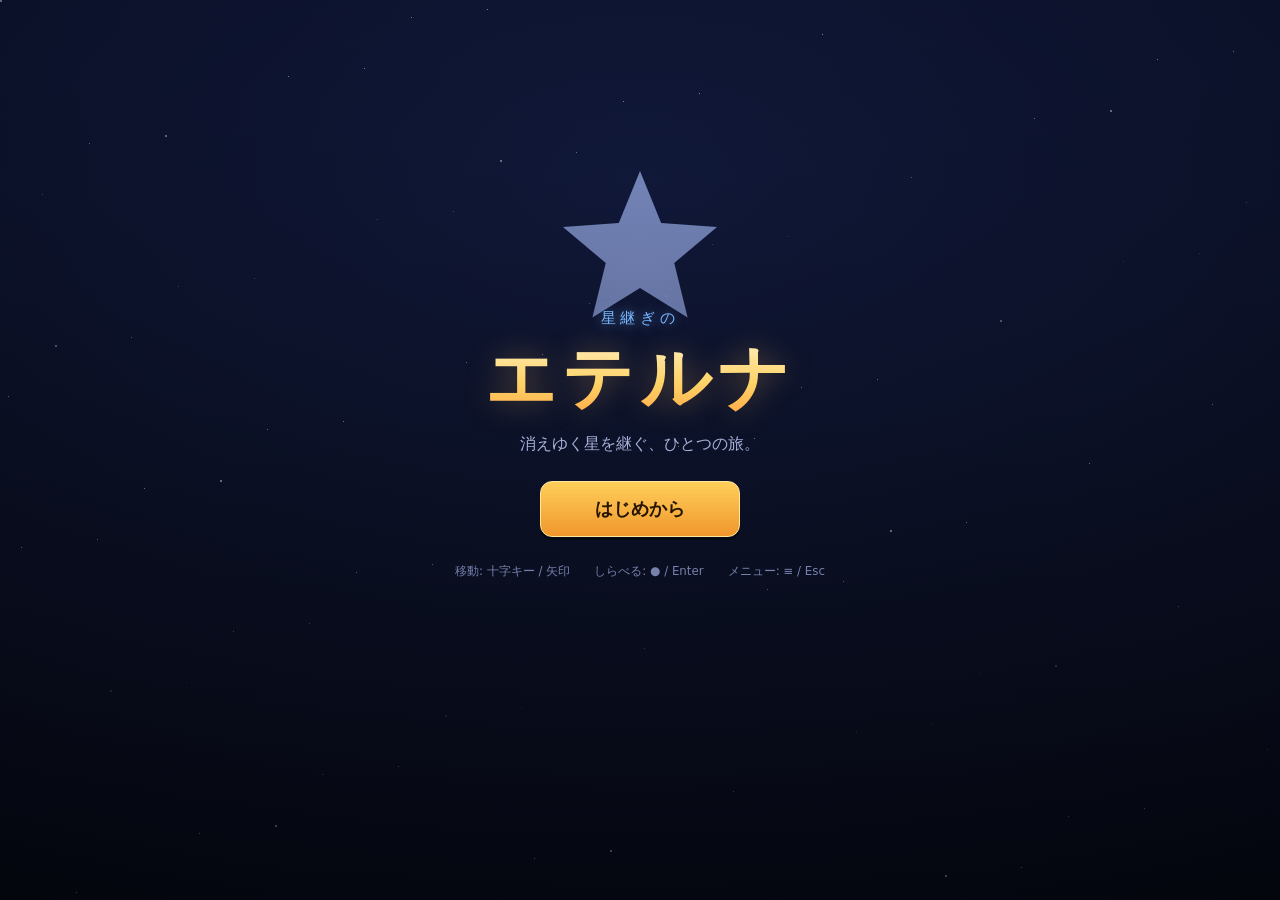
==== rpg/index.html @ 5ab634a5 "Add Eterna: mobile turn-based RPG (playable v1) 星継ぎのエテルナ — スマホ向け王道ターン制RPGの基盤一式を rpg/ に新規追加。 - 探索: グリ" ====
<!DOCTYPE html>
<html lang="ja">
<head>
<meta charset="UTF-8">
<meta name="viewport" content="width=device-width, initial-scale=1.0, maximum-scale=1.0, minimum-scale=1.0, user-scalable=no, viewport-fit=cover">
<meta name="mobile-web-app-capable" content="yes">
<meta name="apple-mobile-web-app-capable" content="yes">
<meta name="apple-mobile-web-app-status-bar-style" content="black-translucent">
<meta name="theme-color" content="#0a0f28">
<title>星継ぎのエテルナ</title>
<link rel="stylesheet" href="css/style.css">
<link rel="manifest" href="manifest.webmanifest">
<link rel="apple-touch-icon" href="icon-192.svg">
<link rel="icon" type="image/svg+xml" href="icon-192.svg">
</head>
<body>
<div id="app">
  <canvas id="game"></canvas>
  <div id="ui-root"></div>
</div>

<script src="js/data.js"></script>
<script src="js/gfx.js"></script>
<script src="js/audio.js"></script>
<script src="js/story.js"></script>
<script src="js/ui.js"></script>
<script src="js/battle.js"></script>
<script src="js/world.js"></script>
<script src="js/engine.js"></script>
<script src="js/sw-register.js"></script>
</body>
</html>
---- rpg/css/style.css ----
/* =====================================================================
 * style.css  :  星継ぎのエテルナ  UIスタイル
 * ===================================================================== */
:root {
  --panel: rgba(16, 20, 42, 0.94);
  --panel-edge: #4a5aa0;
  --accent: #ffd66a;
  --accent2: #7ab8ff;
  --text: #eef2ff;
  --sub: #a7b0d8;
  --safe-b: env(safe-area-inset-bottom, 0px);
}

* { box-sizing: border-box; -webkit-tap-highlight-color: transparent; }
html, body {
  margin: 0; padding: 0; height: 100%; overflow: hidden;
  background: #05070f; color: var(--text);
  font-family: "Hiragino Kaku Gothic ProN", "Yu Gothic", "Noto Sans JP", system-ui, sans-serif;
  user-select: none; -webkit-user-select: none; touch-action: none;
}
#app { position: fixed; inset: 0; overflow: hidden; }
#game {
  position: absolute; inset: 0; width: 100%; height: 100%; display: block;
  image-rendering: pixelated; image-rendering: crisp-edges;
  background: #05070f;
}
#ui-root { position: absolute; inset: 0; pointer-events: none; }
#ui-root > * { pointer-events: auto; }
.hidden { display: none !important; }

/* ---------- ボタン共通 ---------- */
.btn {
  font: inherit; font-weight: 700; color: var(--text);
  background: linear-gradient(180deg, #2b356a, #1a2048);
  border: 1px solid var(--panel-edge); border-radius: 12px;
  padding: 12px 20px; margin: 6px; cursor: pointer;
  box-shadow: 0 3px 0 rgba(0,0,0,0.4); transition: transform .06s, filter .1s;
}
.btn:active { transform: translateY(2px); box-shadow: 0 1px 0 rgba(0,0,0,0.4); }
.btn.primary { background: linear-gradient(180deg, #ffcf5a, #f0972c); color: #241400; border-color: #ffe6a0; }
.btn.big { font-size: 1.1rem; padding: 15px 34px; min-width: 200px; }

/* ---------- タイトル/オーバーレイ ---------- */
.overlay-screen {
  position: absolute; inset: 0; display: flex; align-items: center; justify-content: center;
  background: radial-gradient(120% 90% at 50% 20%, rgba(30,44,96,0.35), rgba(3,5,12,0.75));
  z-index: 40;
}
.title-panel { text-align: center; padding: 24px; max-width: 92vw; }
.title-sub { color: var(--accent2); letter-spacing: .3em; font-size: .95rem; margin-bottom: -4px; text-shadow: 0 0 12px rgba(120,180,255,.6); }
.title-main {
  font-size: clamp(2.6rem, 13vw, 4.4rem); margin: 6px 0 4px;
  background: linear-gradient(180deg, #fff7d6, #ffd66a 55%, #ff9a3a);
  -webkit-background-clip: text; background-clip: text; color: transparent;
  text-shadow: 0 0 30px rgba(255,190,90,.35); letter-spacing: .08em;
}
.title-main.gameover { background: linear-gradient(180deg,#ffb0b0,#d94f4f); -webkit-background-clip: text; background-clip:text; color: transparent; }
.title-lead { color: var(--sub); margin: 8px 0 20px; font-size: 1rem; }
.title-hint { color: #7681ad; font-size: .74rem; margin-top: 18px; line-height: 1.7; }

/* ---------- 会話窓 ---------- */
.dialogue {
  position: absolute; left: 12px; right: 12px; bottom: calc(12px + var(--safe-b));
  min-height: 92px; display: flex; gap: 12px; align-items: stretch;
  background: var(--panel); border: 2px solid var(--panel-edge);
  border-radius: 14px; padding: 12px 14px; z-index: 30;
  box-shadow: 0 6px 24px rgba(0,0,0,.5), inset 0 0 0 2px rgba(120,150,255,.08);
  animation: pop .12s ease;
}
@keyframes pop { from { transform: translateY(8px); opacity: .4; } to { transform: none; opacity: 1; } }
.dialogue-face { width: 64px; height: 64px; flex: 0 0 64px; align-self: center;
  border-radius: 10px; background: #0d1230; border: 1px solid var(--panel-edge); overflow: hidden; }
.dialogue-face canvas { width: 100%; height: 100%; image-rendering: pixelated; }
.dialogue-body { flex: 1 1 auto; min-width: 0; }
.dialogue-name { color: var(--accent); font-weight: 800; margin-bottom: 4px; font-size: .95rem; }
.dialogue-text { white-space: pre-wrap; line-height: 1.55; font-size: 1rem; word-break: break-word; }
.dialogue-tap { position: absolute; right: 14px; bottom: 8px; color: var(--accent); animation: blink 1s infinite; font-size: .9rem; }
@keyframes blink { 50% { opacity: .2; } }

/* ---------- メニュー ---------- */
.menu {
  position: absolute; left: 50%; bottom: calc(120px + var(--safe-b)); transform: translateX(-50%);
  width: min(360px, 92vw); background: var(--panel); border: 2px solid var(--panel-edge);
  border-radius: 14px; padding: 10px; z-index: 35;
  box-shadow: 0 8px 30px rgba(0,0,0,.55); animation: pop .12s ease;
}
.menu-title { color: var(--accent); font-weight: 800; padding: 4px 6px 8px; font-size: .95rem; }
.menu-list { display: flex; flex-direction: column; gap: 6px; max-height: 44vh; overflow-y: auto; }
.menu-item {
  display: flex; justify-content: space-between; align-items: center; gap: 10px;
  font: inherit; color: var(--text); text-align: left;
  background: linear-gradient(180deg, #232c5c, #171d40);
  border: 1px solid #3a468a; border-radius: 10px; padding: 12px 14px; cursor: pointer;
}
.menu-item.sel, .menu-item:hover { border-color: var(--accent); filter: brightness(1.12); }
.menu-item:active { transform: translateY(1px); }
.menu-item.disabled { opacity: .4; }
.menu-item.cancel { justify-content: center; background: #1a1f3e; }
.menu-item-label { font-weight: 700; }
.menu-item-sub { color: var(--accent2); font-size: .85rem; flex: 0 0 auto; }
.menu-desc { color: var(--sub); font-size: .8rem; padding: 8px 6px 2px; min-height: 1.2em; }

/* ---------- 戦闘ステータス ---------- */
.status-bar {
  position: absolute; left: 8px; right: 8px; bottom: calc(8px + var(--safe-b));
  display: flex; gap: 6px; z-index: 20; justify-content: center;
}
.st-card {
  flex: 1 1 0; min-width: 0; max-width: 150px;
  background: var(--panel); border: 1px solid var(--panel-edge); border-radius: 10px; padding: 6px 8px;
}
.st-card.active { border-color: var(--accent); box-shadow: 0 0 12px rgba(255,214,106,.5); }
.st-card.dead { opacity: .5; filter: grayscale(.6); }
.st-name { font-weight: 800; font-size: .82rem; margin-bottom: 3px; }
.st-row { display: flex; align-items: center; gap: 4px; font-size: .68rem; margin-top: 2px; }
.st-lab { color: var(--sub); width: 18px; flex: 0 0 auto; }
.st-bar { flex: 1 1 auto; height: 7px; background: #0a0e22; border-radius: 4px; overflow: hidden; }
.st-fill { height: 100%; border-radius: 4px; transition: width .3s; }
.st-fill.hp { background: linear-gradient(90deg,#4ad07a,#8affc0); }
.st-fill.hp.low { background: linear-gradient(90deg,#d94f4f,#ff8a6a); }
.st-fill.mp { background: linear-gradient(90deg,#4a7fd0,#8ac0ff); }
.st-num { color: var(--sub); font-size: .64rem; flex: 0 0 auto; min-width: 46px; text-align: right; }

/* ---------- ショップ ---------- */
.shop {
  position: absolute; left: 50%; top: 50%; transform: translate(-50%,-50%);
  width: min(400px, 94vw); max-height: 82vh; overflow-y: auto;
  background: var(--panel); border: 2px solid var(--panel-edge); border-radius: 14px;
  padding: 14px; z-index: 38; box-shadow: 0 10px 40px rgba(0,0,0,.6);
}
.shop-title { color: var(--accent); font-weight: 800; margin-bottom: 10px; }
.shop-list { display: flex; flex-direction: column; gap: 6px; }
.shop-item {
  display: grid; grid-template-columns: 1fr auto; grid-template-rows: auto auto; gap: 2px 10px;
  font: inherit; color: var(--text); text-align: left; background: linear-gradient(180deg,#232c5c,#171d40);
  border: 1px solid #3a468a; border-radius: 10px; padding: 10px 12px; cursor: pointer;
}
.shop-item.disabled { opacity: .45; }
.shop-name { font-weight: 700; }
.shop-price { color: var(--accent); font-weight: 800; grid-row: 1 / span 2; align-self: center; }
.shop-desc { color: var(--sub); font-size: .76rem; }
.shop-close { display: block; margin: 12px auto 0; }
.shop-close, .shop-item { font: inherit; }
.shop-close { font-weight: 700; color: var(--text); background: #1a1f3e; border: 1px solid var(--panel-edge); border-radius: 10px; padding: 10px 24px; cursor: pointer; }

/* ---------- トースト ---------- */
.toast {
  position: absolute; left: 50%; top: 16%; transform: translateX(-50%) translateY(-6px);
  background: rgba(10,14,34,.95); border: 1px solid var(--accent); color: var(--text);
  padding: 10px 18px; border-radius: 999px; z-index: 45; font-weight: 700; font-size: .9rem;
  opacity: 0; transition: opacity .25s, transform .25s; box-shadow: 0 4px 18px rgba(0,0,0,.5);
}
.toast.show { opacity: 1; transform: translateX(-50%) translateY(0); }

/* ---------- 確認 ---------- */
.confirm {
  position: absolute; left: 50%; top: 50%; transform: translate(-50%,-50%);
  width: min(320px,90vw); background: var(--panel); border: 2px solid var(--panel-edge);
  border-radius: 14px; padding: 18px; z-index: 46; text-align: center;
}
.confirm-text { margin-bottom: 14px; line-height: 1.5; }
.confirm-row { display: flex; justify-content: center; }

/* ---------- 仮想パッド ---------- */
.controls {
  position: absolute; left: 0; right: 0; bottom: calc(10px + var(--safe-b));
  display: flex; justify-content: space-between; align-items: flex-end;
  padding: 0 18px; z-index: 15; pointer-events: none;
}
.controls > * { pointer-events: auto; }
.dpad { position: relative; width: 150px; height: 150px; touch-action: none; }
.dpad-btn {
  position: absolute; width: 50px; height: 50px; font-size: 1.1rem; color: #dfe6ff;
  background: rgba(30,38,78,0.7); border: 1px solid #4a5aa0; border-radius: 12px;
  display: flex; align-items: center; justify-content: center; cursor: pointer;
  backdrop-filter: blur(2px);
}
.dpad-btn:active { background: rgba(90,110,200,0.85); }
.dpad-up { top: 0; left: 50px; } .dpad-down { bottom: 0; left: 50px; }
.dpad-left { left: 0; top: 50px; } .dpad-right { right: 0; top: 50px; }
.action-cluster { display: flex; flex-direction: column; gap: 12px; align-items: center; }
.act-btn {
  width: 68px; height: 68px; border-radius: 50%; font-size: 1.5rem; color: #fff;
  border: 2px solid #5a6ab0; cursor: pointer; backdrop-filter: blur(2px);
  display: flex; align-items: center; justify-content: center;
}
.a-btn { background: radial-gradient(circle at 35% 30%, #ffd66a, #e0892a); color: #3a2400; border-color: #ffe6a0; }
.a-btn:active { filter: brightness(1.15); transform: translateY(2px); }
.menu-btn { width: 54px; height: 54px; font-size: 1.4rem; background: rgba(30,38,78,0.7); }
.menu-btn:active { background: rgba(90,110,200,0.85); }

/* 横長画面ではパッドを内側へ寄せる */
@media (min-aspect-ratio: 1/1) {
  .dpad { width: 132px; height: 132px; }
  .dpad-btn { width: 44px; height: 44px; }
  .dpad-up,.dpad-down { left: 44px; } .dpad-left,.dpad-right { top: 44px; }
}
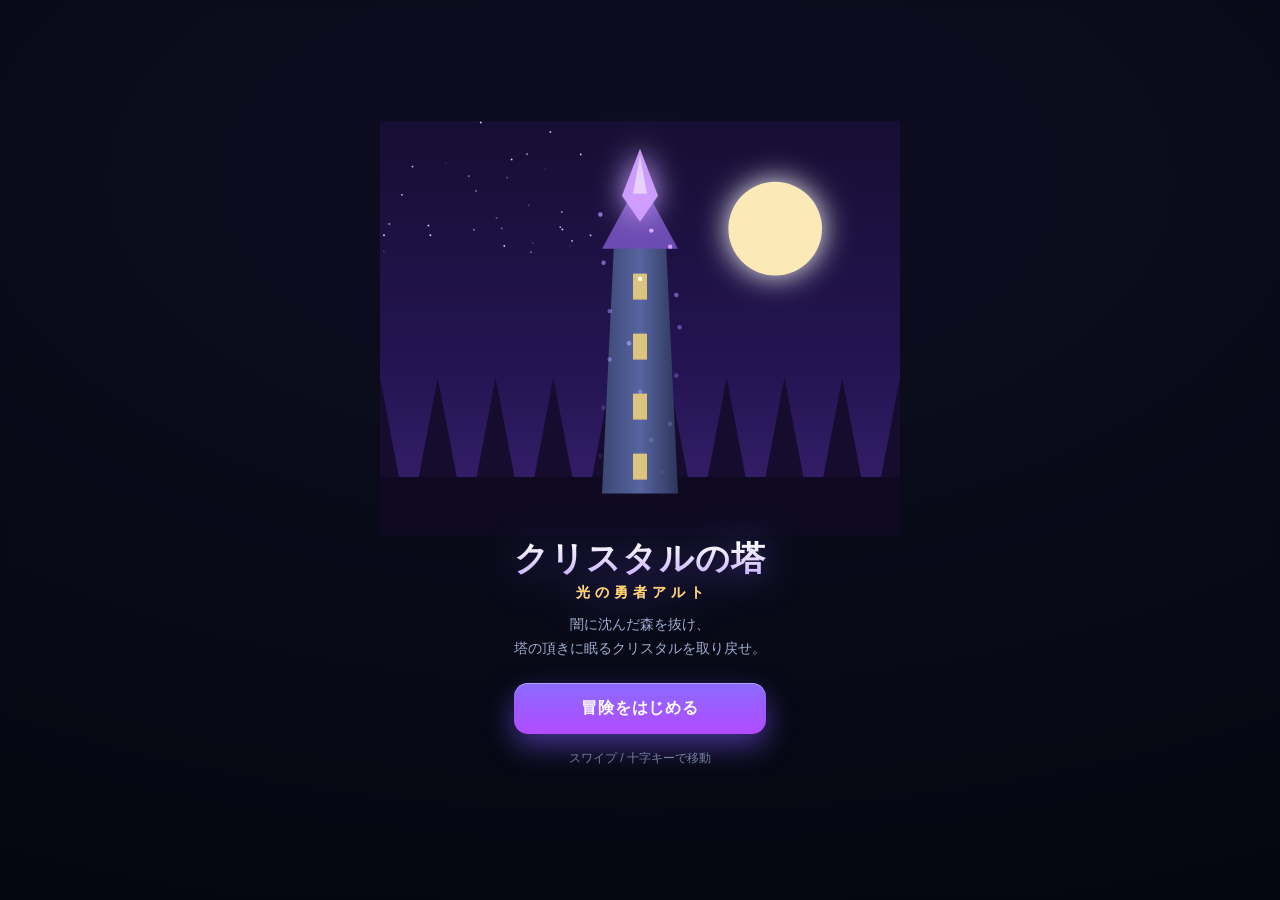
==== commit 1fbf6311: "Add graphics-focused RPG "クリスタルの塔" 新しいゲームとして、Canvas手描きグラフィック重視の小型JRPGを rpg/ フォルダに追加。既存のStack Towerは変" ====
--- a/rpg/index.html
+++ b/rpg/index.html
@@ -6,27 +6,72 @@
 <meta name="mobile-web-app-capable" content="yes">
 <meta name="apple-mobile-web-app-capable" content="yes">
 <meta name="apple-mobile-web-app-status-bar-style" content="black-translucent">
-<meta name="theme-color" content="#0a0f28">
-<title>星継ぎのエテルナ</title>
-<link rel="stylesheet" href="css/style.css">
-<link rel="manifest" href="manifest.webmanifest">
-<link rel="apple-touch-icon" href="icon-192.svg">
-<link rel="icon" type="image/svg+xml" href="icon-192.svg">
+<meta name="theme-color" content="#0a0e1a">
+<title>クリスタルの塔 — 光の勇者</title>
+<link rel="stylesheet" href="style.css">
 </head>
 <body>
 <div id="app">
   <canvas id="game"></canvas>
-  <div id="ui-root"></div>
+
+  <!-- 探索時のHUD -->
+  <div id="field-hud" class="hud hidden">
+    <div class="stat-card">
+      <div class="portrait" id="hud-portrait"></div>
+      <div class="stat-lines">
+        <div class="stat-name">勇者アルト <span id="hud-lv" class="lv">Lv.1</span></div>
+        <div class="bar hp"><span class="bar-label">HP</span><div class="bar-track"><i id="hud-hp" style="width:100%"></i></div><span id="hud-hp-num" class="bar-num">30/30</span></div>
+        <div class="bar mp"><span class="bar-label">MP</span><div class="bar-track"><i id="hud-mp" style="width:100%"></i></div><span id="hud-mp-num" class="bar-num">10/10</span></div>
+      </div>
+      <div class="gold-badge"><span class="coin"></span><b id="hud-gold">0</b></div>
+    </div>
+  </div>
+
+  <!-- タッチ操作 -->
+  <div id="pad" class="hidden">
+    <div class="dpad">
+      <button class="dbtn up"    data-dir="up"    aria-label="上"></button>
+      <button class="dbtn left"  data-dir="left"  aria-label="左"></button>
+      <button class="dbtn right" data-dir="right" aria-label="右"></button>
+      <button class="dbtn down"  data-dir="down"  aria-label="下"></button>
+      <div class="dcenter"></div>
+    </div>
+  </div>
+
+  <!-- バトルUI -->
+  <div id="battle-ui" class="hidden">
+    <div id="battle-msg" class="battle-msg"></div>
+    <div id="battle-menu" class="battle-menu">
+      <button class="cmd" data-cmd="attack"><span class="cmd-ico atk"></span>たたかう</button>
+      <button class="cmd" data-cmd="fire"><span class="cmd-ico fire"></span>ファイア<em>MP4</em></button>
+      <button class="cmd" data-cmd="heal"><span class="cmd-ico heal"></span>ヒール<em>MP3</em></button>
+      <button class="cmd" data-cmd="run"><span class="cmd-ico run"></span>にげる</button>
+    </div>
+  </div>
+
+  <!-- タイトル -->
+  <div id="title-screen" class="overlay">
+    <div class="title-art">
+      <canvas id="title-canvas"></canvas>
+    </div>
+    <div class="title-panel">
+      <h1 class="game-title"><span>クリスタルの塔</span><small>光の勇者アルト</small></h1>
+      <p class="lead">闇に沈んだ森を抜け、<br>塔の頂きに眠るクリスタルを取り戻せ。</p>
+      <button id="start-btn" class="btn primary">冒険をはじめる</button>
+      <p class="hint-line">スワイプ / 十字キーで移動</p>
+    </div>
+  </div>
+
+  <!-- 汎用オーバーレイ（勝利・敗北・レベルアップ） -->
+  <div id="event-screen" class="overlay hidden">
+    <div class="panel event-panel">
+      <h2 id="event-title"></h2>
+      <div id="event-body"></div>
+      <button id="event-btn" class="btn primary"></button>
+    </div>
+  </div>
 </div>
 
-<script src="js/data.js"></script>
-<script src="js/gfx.js"></script>
-<script src="js/audio.js"></script>
-<script src="js/story.js"></script>
-<script src="js/ui.js"></script>
-<script src="js/battle.js"></script>
-<script src="js/world.js"></script>
-<script src="js/engine.js"></script>
-<script src="js/sw-register.js"></script>
+<script src="game.js"></script>
 </body>
 </html>
--- a/rpg/style.css
+++ b/rpg/style.css
@@ -0,0 +1,167 @@
+:root{
+  --bg:#0a0e1a;
+  --ink:#eaf2ff;
+  --ink-dim:#9fb0d0;
+  --panel:#131a2e;
+  --panel-2:#1b2440;
+  --line:#2c3a63;
+  --gold:#ffd45e;
+  --hp:#54e07a;
+  --hp-2:#1c9e4b;
+  --mp:#5cc8ff;
+  --mp-2:#2a72d6;
+  --accent:#7c5cff;
+  --accent-2:#c04bff;
+  --danger:#ff5d6c;
+  --safe: env(safe-area-inset-bottom, 0px);
+}
+
+*{box-sizing:border-box;-webkit-tap-highlight-color:transparent;}
+html,body{margin:0;height:100%;overflow:hidden;background:var(--bg);}
+body{
+  font-family:"Hiragino Kaku Gothic ProN","Yu Gothic",-apple-system,BlinkMacSystemFont,"Segoe UI",Roboto,sans-serif;
+  color:var(--ink);
+  -webkit-user-select:none;user-select:none;
+  touch-action:none;
+}
+
+#app{position:fixed;inset:0;overflow:hidden;}
+#game{display:block;width:100%;height:100%;image-rendering:auto;}
+
+.hidden{display:none !important;}
+
+/* ============ フィールドHUD ============ */
+.hud{position:absolute;top:0;left:0;right:0;padding:calc(env(safe-area-inset-top,0px) + 10px) 12px 0;pointer-events:none;z-index:20;}
+.stat-card{
+  display:flex;align-items:center;gap:10px;
+  background:linear-gradient(180deg,rgba(19,26,46,.94),rgba(12,17,32,.94));
+  border:1px solid var(--line);
+  border-radius:16px;padding:8px 12px;
+  box-shadow:0 8px 26px rgba(0,0,0,.45), inset 0 1px 0 rgba(255,255,255,.05);
+  max-width:520px;margin:0 auto;
+}
+.portrait{
+  width:44px;height:44px;border-radius:12px;flex:none;
+  background:
+    radial-gradient(circle at 50% 30%, #ffe0b8 0 22%, transparent 23%),
+    radial-gradient(circle at 50% 78%, var(--accent) 0 60%, transparent 61%),
+    linear-gradient(180deg,#26305a,#1a2140);
+  border:1px solid var(--line);
+  box-shadow:inset 0 0 12px rgba(124,92,255,.35);
+}
+.stat-lines{flex:1;min-width:0;}
+.stat-name{font-weight:800;font-size:13px;letter-spacing:.02em;display:flex;align-items:center;gap:8px;margin-bottom:4px;}
+.lv{font-size:11px;color:var(--gold);background:rgba(255,212,94,.12);border:1px solid rgba(255,212,94,.35);padding:1px 7px;border-radius:999px;}
+.bar{display:flex;align-items:center;gap:6px;margin:3px 0;}
+.bar-label{font-size:10px;width:20px;color:var(--ink-dim);font-weight:700;}
+.bar-track{flex:1;height:9px;border-radius:999px;background:#0a1024;overflow:hidden;border:1px solid rgba(0,0,0,.4);box-shadow:inset 0 1px 2px rgba(0,0,0,.6);}
+.bar-track i{display:block;height:100%;border-radius:999px;transition:width .35s cubic-bezier(.2,.8,.2,1);}
+.bar.hp i{background:linear-gradient(90deg,var(--hp-2),var(--hp));box-shadow:0 0 8px rgba(84,224,122,.6);}
+.bar.mp i{background:linear-gradient(90deg,var(--mp-2),var(--mp));box-shadow:0 0 8px rgba(92,200,255,.6);}
+.bar-num{font-size:10px;color:var(--ink-dim);width:52px;text-align:right;font-variant-numeric:tabular-nums;}
+.gold-badge{display:flex;align-items:center;gap:5px;flex:none;font-weight:800;font-size:13px;color:var(--gold);}
+.coin{width:16px;height:16px;border-radius:50%;background:radial-gradient(circle at 35% 30%,#fff3c4,#ffd45e 45%,#b8862a);box-shadow:0 0 6px rgba(255,212,94,.6);border:1px solid #8a5f14;}
+
+/* ============ 十字キー ============ */
+#pad{position:absolute;left:16px;bottom:calc(20px + var(--safe));z-index:25;pointer-events:none;}
+.dpad{position:relative;width:150px;height:150px;pointer-events:auto;}
+.dcenter{position:absolute;left:50%;top:50%;width:44px;height:44px;transform:translate(-50%,-50%);
+  border-radius:12px;background:rgba(30,40,72,.5);border:1px solid var(--line);}
+.dbtn{position:absolute;width:52px;height:52px;border:none;cursor:pointer;
+  background:linear-gradient(180deg,rgba(40,52,92,.92),rgba(24,32,60,.92));
+  border:1px solid var(--line);color:var(--ink);
+  box-shadow:0 4px 12px rgba(0,0,0,.4), inset 0 1px 0 rgba(255,255,255,.08);
+}
+.dbtn:active{background:linear-gradient(180deg,var(--accent),var(--accent-2));box-shadow:0 0 18px rgba(124,92,255,.6);}
+.dbtn::after{content:"";position:absolute;left:50%;top:50%;width:0;height:0;transform:translate(-50%,-50%);}
+.dbtn.up{left:49px;top:0;border-radius:12px 12px 4px 4px;}
+.dbtn.up::after{border-left:9px solid transparent;border-right:9px solid transparent;border-bottom:12px solid var(--ink);}
+.dbtn.down{left:49px;bottom:0;border-radius:4px 4px 12px 12px;}
+.dbtn.down::after{border-left:9px solid transparent;border-right:9px solid transparent;border-top:12px solid var(--ink);}
+.dbtn.left{left:0;top:49px;border-radius:12px 4px 4px 12px;}
+.dbtn.left::after{border-top:9px solid transparent;border-bottom:9px solid transparent;border-right:12px solid var(--ink);}
+.dbtn.right{right:0;top:49px;border-radius:4px 12px 12px 4px;}
+.dbtn.right::after{border-top:9px solid transparent;border-bottom:9px solid transparent;border-left:12px solid var(--ink);}
+
+/* ============ バトルUI ============ */
+#battle-ui{position:absolute;left:0;right:0;bottom:0;z-index:30;padding:0 12px calc(14px + var(--safe));pointer-events:none;}
+.battle-msg{
+  pointer-events:none;
+  max-width:560px;margin:0 auto 10px;
+  min-height:46px;display:flex;align-items:center;
+  background:linear-gradient(180deg,rgba(10,14,26,.92),rgba(6,9,18,.95));
+  border:1px solid var(--line);border-radius:14px;padding:12px 16px;
+  font-size:15px;font-weight:600;line-height:1.4;
+  box-shadow:0 10px 30px rgba(0,0,0,.5), inset 0 1px 0 rgba(255,255,255,.05);
+}
+.battle-menu{
+  pointer-events:auto;
+  max-width:560px;margin:0 auto;
+  display:grid;grid-template-columns:1fr 1fr;gap:10px;
+}
+.cmd{
+  position:relative;display:flex;align-items:center;gap:10px;
+  padding:14px 16px;border-radius:14px;cursor:pointer;
+  font-size:15px;font-weight:800;color:var(--ink);
+  background:linear-gradient(180deg,var(--panel-2),var(--panel));
+  border:1px solid var(--line);
+  box-shadow:0 6px 16px rgba(0,0,0,.4), inset 0 1px 0 rgba(255,255,255,.06);
+  transition:transform .08s, box-shadow .15s, border-color .15s;
+}
+.cmd:active{transform:translateY(2px);}
+.cmd.on{border-color:var(--accent);box-shadow:0 0 20px rgba(124,92,255,.55), inset 0 0 12px rgba(124,92,255,.25);}
+.cmd:disabled{opacity:.4;filter:grayscale(.5);}
+.cmd em{margin-left:auto;font-style:normal;font-size:11px;color:var(--mp);background:rgba(92,200,255,.12);padding:2px 7px;border-radius:999px;border:1px solid rgba(92,200,255,.3);}
+.cmd-ico{width:20px;height:20px;flex:none;border-radius:6px;background-size:cover;}
+.cmd-ico.atk{background:conic-gradient(from 220deg,#cfe0ff,#8fa6d8 40%,#4a5f9e);clip-path:polygon(20% 0,100% 0,100% 80%,80% 100%,0 20%);}
+.cmd-ico.fire{background:radial-gradient(circle at 50% 70%,#fff2b0,#ff8a2b 45%,#e0361a 80%);border-radius:50% 50% 50% 50%/60% 60% 40% 40%;}
+.cmd-ico.heal{background:radial-gradient(circle at 50% 40%,#d8ffe6,#54e07a 55%,#1c9e4b);border-radius:50%;}
+.cmd-ico.run{background:linear-gradient(135deg,#cfe0ff,#7c8ec0);clip-path:polygon(0 30%,60% 30%,60% 0,100% 50%,60% 100%,60% 70%,0 70%);}
+
+/* ============ オーバーレイ ============ */
+.overlay{position:absolute;inset:0;z-index:40;display:flex;flex-direction:column;align-items:center;justify-content:center;
+  background:radial-gradient(120% 90% at 50% 20%,rgba(20,14,46,.4),rgba(4,6,14,.9));
+  backdrop-filter:blur(2px);padding:24px;text-align:center;}
+.title-art{position:relative;width:100%;max-width:520px;aspect-ratio:1/1;max-height:46vh;margin-bottom:6px;}
+#title-canvas{width:100%;height:100%;display:block;}
+.title-panel{max-width:420px;}
+.game-title{margin:0 0 4px;font-size:34px;font-weight:900;letter-spacing:.03em;line-height:1.05;
+  background:linear-gradient(180deg,#fff 0%,#cbb3ff 60%,#8f6bff 100%);
+  -webkit-background-clip:text;background-clip:text;color:transparent;
+  filter:drop-shadow(0 4px 18px rgba(124,92,255,.55));}
+.game-title small{display:block;font-size:14px;font-weight:700;letter-spacing:.35em;color:var(--gold);
+  -webkit-text-fill-color:var(--gold);margin-top:8px;text-indent:.35em;}
+.lead{color:var(--ink-dim);font-size:14px;line-height:1.7;margin:14px 0 22px;}
+.hint-line{color:var(--ink-dim);font-size:12px;margin-top:16px;opacity:.7;}
+
+.panel{
+  background:linear-gradient(180deg,var(--panel),#0d1324);
+  border:1px solid var(--line);border-radius:22px;padding:28px 26px;
+  max-width:380px;width:100%;
+  box-shadow:0 24px 60px rgba(0,0,0,.6), inset 0 1px 0 rgba(255,255,255,.06);
+}
+.event-panel h2{margin:0 0 14px;font-size:26px;font-weight:900;letter-spacing:.04em;}
+.event-panel h2.win{background:linear-gradient(90deg,var(--gold),#ffef9f);-webkit-background-clip:text;background-clip:text;color:transparent;}
+.event-panel h2.lose{color:var(--danger);}
+.event-panel h2.levelup{background:linear-gradient(90deg,#7c5cff,#c04bff);-webkit-background-clip:text;background-clip:text;color:transparent;}
+#event-body{color:var(--ink-dim);font-size:14px;line-height:1.9;margin-bottom:22px;}
+#event-body .reward{color:var(--ink);font-weight:800;}
+#event-body .up{color:var(--hp);font-weight:800;}
+#event-body b.g{color:var(--gold);}
+
+.btn{
+  appearance:none;border:none;cursor:pointer;font-family:inherit;
+  font-weight:900;font-size:16px;letter-spacing:.05em;color:#fff;
+  padding:15px 30px;border-radius:14px;width:100%;
+  background:linear-gradient(180deg,var(--accent),var(--accent-2));
+  box-shadow:0 12px 28px rgba(124,92,255,.5), inset 0 1px 0 rgba(255,255,255,.35);
+  transition:transform .08s, filter .15s;
+}
+.btn:active{transform:translateY(2px);filter:brightness(1.08);}
+.btn.primary{background:linear-gradient(180deg,#8a6bff,#b24bff);}
+
+@media (max-width:380px){
+  .game-title{font-size:28px;}
+  .battle-menu{gap:8px;}
+  .cmd{padding:12px 12px;font-size:14px;}
+}
